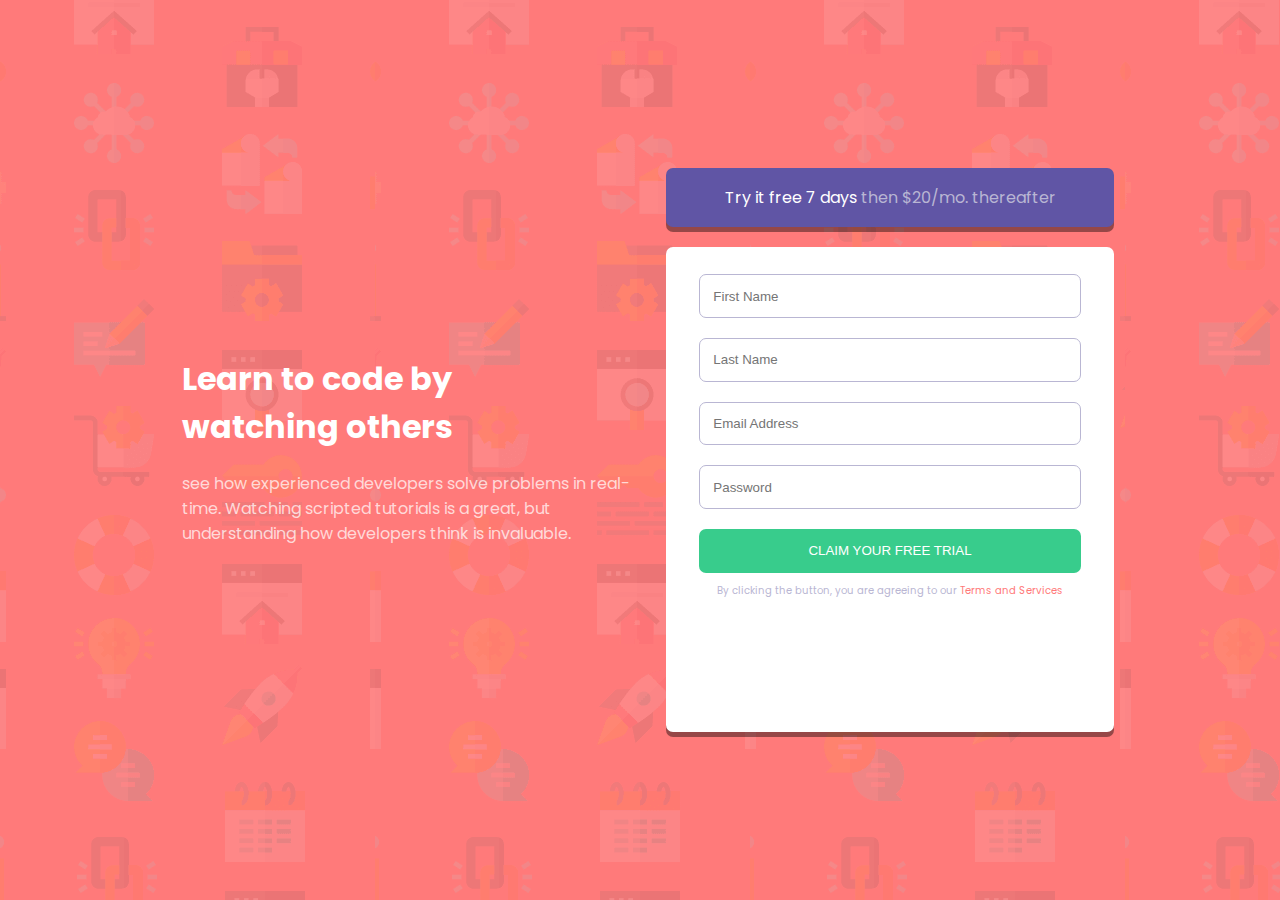
==== form.html @ 84c9a57d "Work in progress..." ====
<!DOCTYPE html>
<html lang="en">
<head>
    <meta charset="UTF-8">
    <meta http-equiv="X-UA-Compatible" content="IE=edge">
    <meta name="viewport" content="width=device-width, initial-scale=1.0">
    <link rel="preconnect" href="https://fonts.googleapis.com">
    <link rel="preconnect" href="https://fonts.gstatic.com" crossorigin>
    <link href="https://fonts.googleapis.com/css2?family=Poppins:wght@400;500;600;700&display=swap" rel="stylesheet">
    <link rel="stylesheet" href="./index1.css">
    <title>Reg... Form</title>
</head>
<body>
    <!-- <header></header> -->
    <main>
        <div id="box-1">
            <h1>Learn to code by watching others</h1>
            <p>see how experienced developers solve problems in real-time. 
                Watching scripted tutorials is a great, but understanding how developers think is invaluable.
            </p>
        </div>
        <div id="box-2">
            <p id="p">Try it free 7 days <span> then $20/mo. thereafter</span></p>
            <div id="form">
                <form action="#">
                    <div>
                        <input type="text" name="firstname" id="name" placeholder="First Name" required>
                    </div>
                    <div>
                        <input type="text" name="lastname" id="name-1" placeholder="Last Name" required>
                    </div>
                    <div>
                        <input type="email" name="mail" id="mail" placeholder="Email Address" required>
                    </div>
                    <div>
                        <input type="password" name="password" id="password" placeholder="Password" required>
                    </div>
                    <button>CLAIM YOUR FREE TRIAL </button>
                </form>
                <P>By clicking the button, you are agreeing to our <span>Terms and Services</span></P>
            </div>
        </div>
    </main>
    <!-- <footer></footer> -->
</body>
</html>
---- index1.css ----
*{
    margin: 0;
}
:root{
    --blue: hsl(248, 32%, 49%);
    --red: hsl(0, 100%, 74%);
    --green: hsl(154, 59%, 51%);
    --dark-blue: hsl(249, 10%, 26%);
    --gray-blue: hsl(246, 25%, 77%);
    --font: 'Poppins', sans-serif;
}
body{
    height: 100%;
    font-size: 16px;
    font-family: var(--font);
    color: white;
}
main> div{
    height: 44vw;
    width: 35vw;
}
main{
    display: flex;
    height: 100vh;
    width: auto;
    justify-content: center;
    align-items: center;
}

#box-1{
    margin-right: 20px;
    display: flex;
    flex-direction: column;
    padding: 1em;
    justify-content: center;
}
#box-1> h1{
    font-weight: 700;
    padding-right: 2.5em;
    margin-bottom: 20px;
}
#box-1> p{
    color: rgba(255, 255, 255, 0.723);
}
#box-2{
    display: flex;
    flex-direction: column;
    justify-content: center;
}
#form{
    display: flex;
    flex-direction: column;
    height: 65vh;
    width: 100%;
    padding: 1em 2em 1em 2em;
    border: 1px solid transparent;
    border-radius: 7px;
    box-shadow: 0px 5px rgba(0, 0, 0, 0.411);
    background-color: white;
    box-sizing: border-box;
}
#p{
    width: 100%;
    background-color: var(--blue);
    text-align: center;
    padding: 1em 2em 1em 2em;
    border: 1px solid transparent;
    border-radius: 7px;
    box-shadow: 0px 5px rgba(0, 0, 0, 0.411);
    margin-bottom: 20px;
    box-sizing: border-box;
}
input{
    box-sizing: border-box;
    width: 100%;
    border: 1px solid var(--gray-blue);
    padding: 1em;
    margin: 10px 0 10px 0;
    border-radius: 7px;
}
input:focus{
    border: 2px solid var(--gray-blue);
}
/* /* input:required:valid {
    border-color: green; */
  /* }
  input:invalid {
    border-color: red;
  }

  input:focus:invalid {
    float: right;
    background: url(./images/icon-error.svg) no-repeat;
    background-size: 20px;
  } */
button{
    background-color: var(--green);
    box-sizing: border-box;
    width: 100%;
    border: 1px solid transparent;
    border-radius: 7px;
    padding: 1em 0 1em 0;
    margin: 10px 0 10px 0;
    color: white;
}
button:hover{
    cursor: pointer;
    background-color: hsl(154, 66%, 83%);
}
#form> p{
    color:hsl(246, 25%, 77%);
    font-size: 10px;
    text-align: center;
    margin-bottom: 50px;
}
#form> p> span{
    color:hsl(0, 100%, 74%);
}
#p> span{
    color: var(--gray-blue);
}

@media (min-width: 1440px){
    body{
        background: url(./images/bg-intro-desktop.png), hsl(0, 100%, 74%);
    }   
}
@media (min-width: 375px){
    body{
        background: url(./images/bg-intro-mobile.png), hsl(0, 100%, 74%);
    }
}
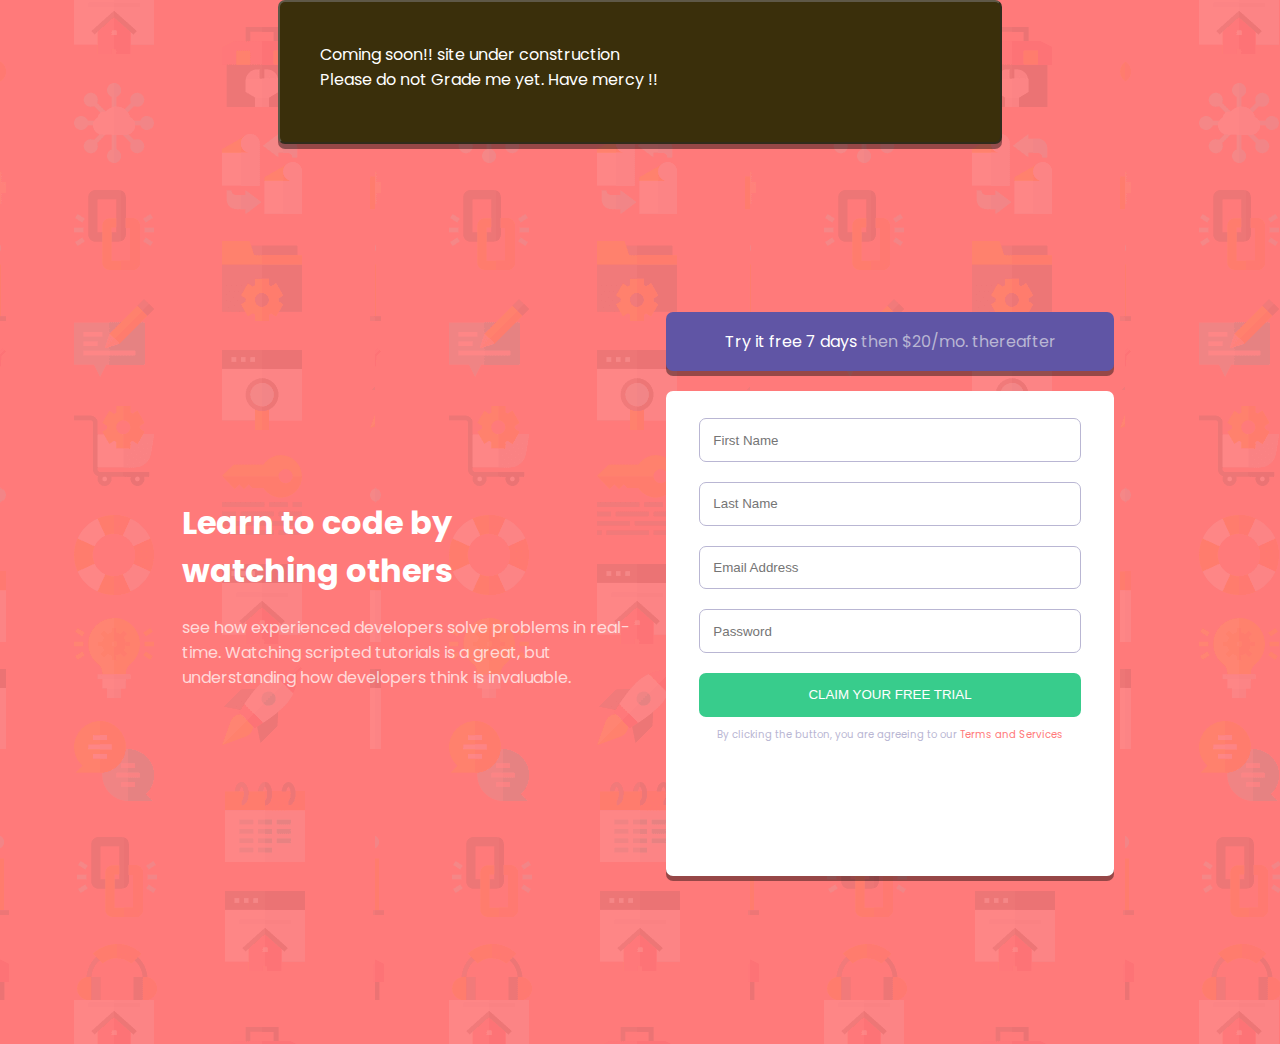
==== commit 802013f5: "Deadline attempt" ====
--- a/form.html
+++ b/form.html
@@ -11,7 +11,9 @@
     <title>Reg... Form</title>
 </head>
 <body>
-    <!-- <header></header> -->
+    <header>
+        <div id="delete-me"> Coming soon!! site under construction <br> Please do not Grade me yet. Have mercy !!</div>
+    </header>
     <main>
         <div id="box-1">
             <h1>Learn to code by watching others</h1>
--- a/index1.css
+++ b/index1.css
@@ -129,4 +129,15 @@
     body{
         background: url(./images/bg-intro-mobile.png), hsl(0, 100%, 74%);
     }
+}
+
+#delete-me{
+    width:50%;
+    height: 60px;
+    border: 2px outset rgba(128, 128, 128, 0.519);
+    border-radius: 7px;
+    background-color: rgb(58, 47, 11);
+    margin:auto;
+    padding: 40px;
+    box-shadow: 0px 5px rgba(0, 0, 0, 0.411);
 }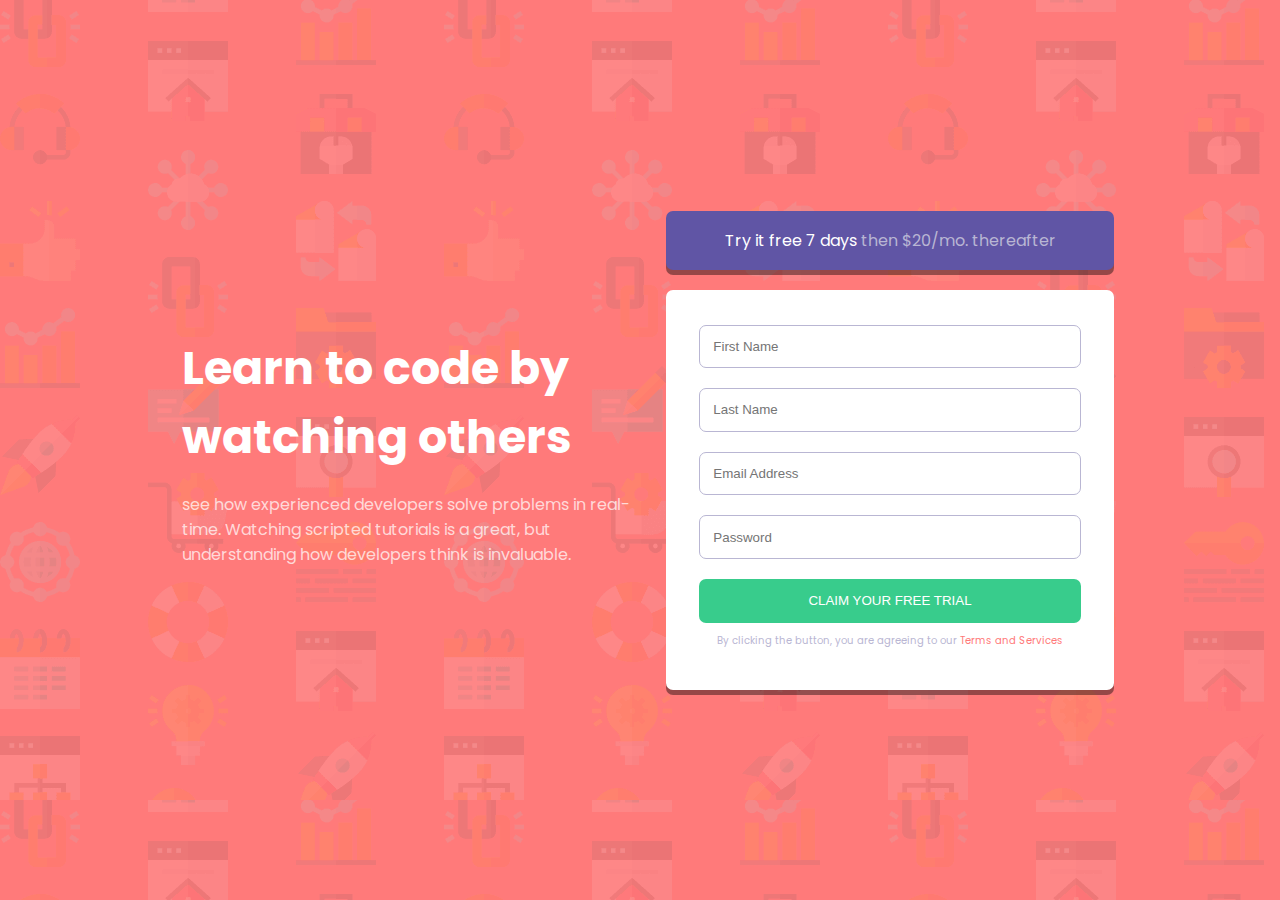
==== commit 3d000d05: "Updated progress" ====
--- a/form.html
+++ b/form.html
@@ -11,9 +11,6 @@
     <title>Reg... Form</title>
 </head>
 <body>
-    <header>
-        <div id="delete-me"> Coming soon!! site under construction <br> Please do not Grade me yet. Have mercy !!</div>
-    </header>
     <main>
         <div id="box-1">
             <h1>Learn to code by watching others</h1>
--- a/index1.css
+++ b/index1.css
@@ -36,7 +36,7 @@
 }
 #box-1> h1{
     font-weight: 700;
-    padding-right: 2.5em;
+    font-size: 46px;
     margin-bottom: 20px;
 }
 #box-1> p{
@@ -50,9 +50,9 @@
 #form{
     display: flex;
     flex-direction: column;
-    height: 65vh;
+    height: 400px;
     width: 100%;
-    padding: 1em 2em 1em 2em;
+    padding: 1.5em 2em 1em 2em;
     border: 1px solid transparent;
     border-radius: 7px;
     box-shadow: 0px 5px rgba(0, 0, 0, 0.411);
@@ -120,24 +120,48 @@
     color: var(--gray-blue);
 }
 
-@media (min-width: 1440px){
+@media (min-width: 1021px){
     body{
         background: url(./images/bg-intro-desktop.png), hsl(0, 100%, 74%);
     }   
 }
-@media (min-width: 375px){
+@media(min-width: 375px) and (max-width: 1020px){
     body{
         background: url(./images/bg-intro-mobile.png), hsl(0, 100%, 74%);
     }
-}
-
-#delete-me{
-    width:50%;
-    height: 60px;
-    border: 2px outset rgba(128, 128, 128, 0.519);
-    border-radius: 7px;
-    background-color: rgb(58, 47, 11);
-    margin:auto;
-    padding: 40px;
-    box-shadow: 0px 5px rgba(0, 0, 0, 0.411);
+    main{
+        display: flex;
+        flex-direction: column;
+        height: auto;
+        width: auto;
+    }
+    main> div {
+        width: 85%;
+        height: auto;
+        margin-bottom: 70px;
+    }
+    #form{
+        height: auto;
+    }
+    #form> p {
+        margin-bottom: 10px;
+        padding: 0 2.3em 0 2.3em;
+        line-height: 1.5;
+    }
+    #p {
+        padding: 1em 4em 1em 4em;
+        line-height: 1.5;
+    }
+    #box-1> p {
+        text-align: center;
+        direction: rtl;
+        line-height: 1.5;
+    }
+    #box-1> h1 {
+        font-size: 2em;
+        text-align: center;
+        padding: 2px;
+    }
+    #box-1 {
+        margin-top: 40px;}
 }